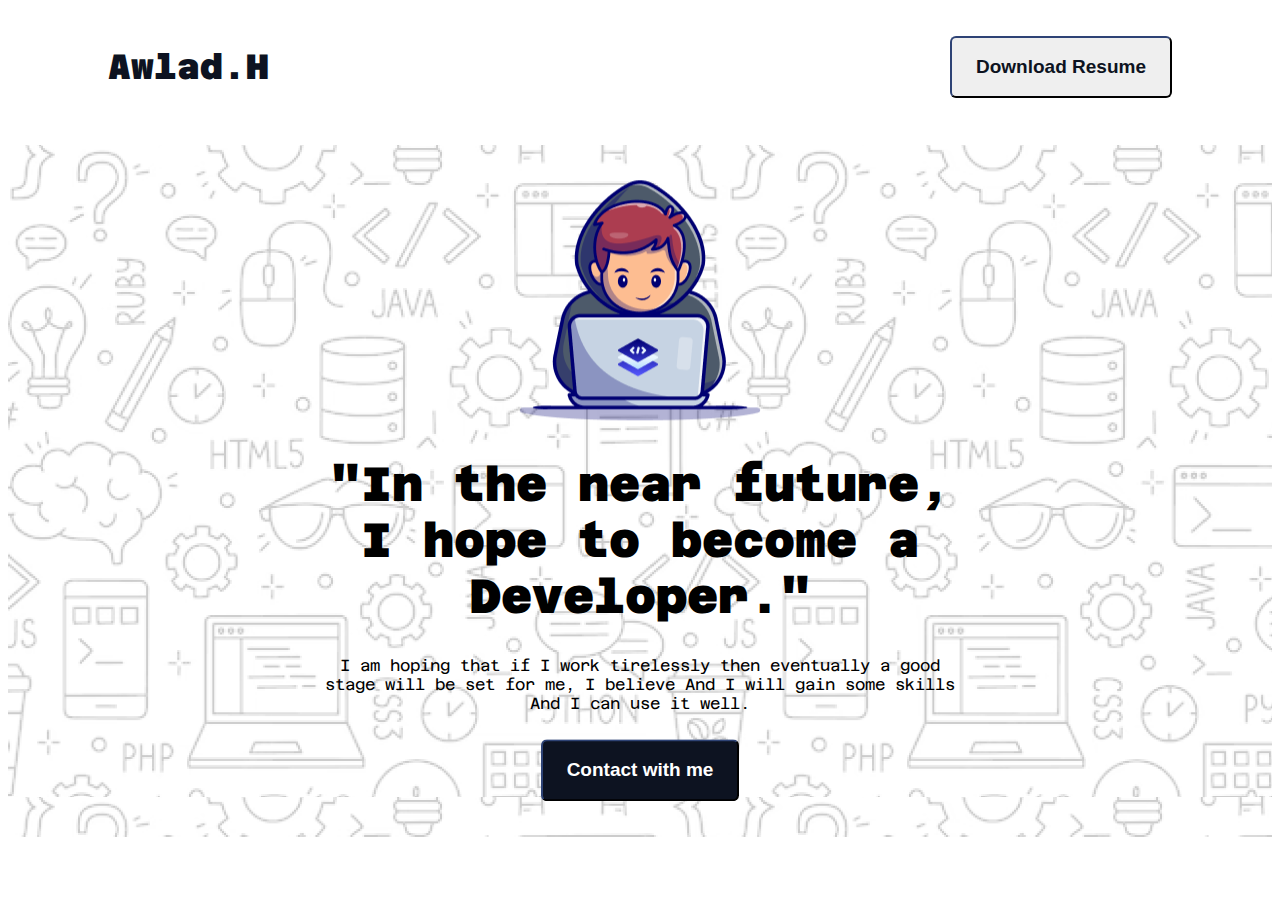
==== index.html @ bc9b5336 "added header style" ====
<!DOCTYPE html>
<html lang="en">
<head>
    <meta charset="UTF-8">
    <meta name="viewport" content="width=device-width, initial-scale=1.0">
    <title>My dream web development</title>
    <link rel="preconnect" href="https://fonts.googleapis.com">
    <link rel="preconnect" href="https://fonts.gstatic.com" crossorigin>
    <link href="https://fonts.googleapis.com/css2?family=Azeret+Mono:ital,wght@0,100..900;1,100..900&display=swap" rel="stylesheet">
    <link rel="stylesheet" href="styles/style.css">
</head>
<body class="azeret-mono-regular">
    <header>
           <nav>
                <h1 class="nav-heading">Awlad.H</h1>
                <a href=""><button class="btn-primary">Download Resume</button></a>
           </nav>
           <br>
           <section class="background-style">
                  <div class="header-bg">
                    <img src="assets/Group.png" alt="">
                    <div>
                        <h1>"In the near future, I hope to become a Developer."</h1>
                        <p>I am hoping that if I work tirelessly then eventually a good stage will be set for me, I believe And I will gain some skills And I can use it well.</p>
                        <a href=""><button class="btn-primary btn-secondery">Contact with me</button></a>
                    </div>
                  </div>
           </section>
    </header>

    <main>

    </main>

    <footer>

    </footer>
</body>
</html>
---- styles/style.css ----
/* Font style here */

.azeret-mono-regular {
  font-family: "Azeret Mono", monospace;
  font-optical-sizing: auto;
  font-weight: <weight>;
  font-style: normal;
}

/* button styles here */

.btn-primary{
    font-size: 19px;
    font-weight: 600;
    padding: 18px 24px;
    border-radius: 6px;
    color: #0D1321;
    border-color: #0D1321 ;
}

.btn-secondery{
    background-color: #0D1321;
    color: white;
}

/* start navigation */

.nav-heading{
    font-size: 35px;
    font-weight: 900;
    color: #0D1321;
}

nav{
    display: flex;
    justify-content: space-between;
    padding: 15px 100px;
    align-items: center;
}
nav a{
    color: #0D1321;;
}

/* start background img style */

.background-style{
    background-image: url('../assets/Hero-bg.png');
    width: 1440;
    height: 652px;
    position: relative;
    padding: 15px 221px 25px 221px;
}

/* mark this style */
.header-bg{
    position: absolute;
    top: 50%;
    left: 50%;
    transform: translate(-50%,-50%);
    text-align: center;
}
/* mark this style */

.header-bg h1{
    
    font-size: 48px;
    font-weight: 900;
}
.header-bg p{
    font-weight: 400;
    font-size: 16px;
    padding-bottom: 10px;
}
.header-bg a{
    padding-top: px;
}
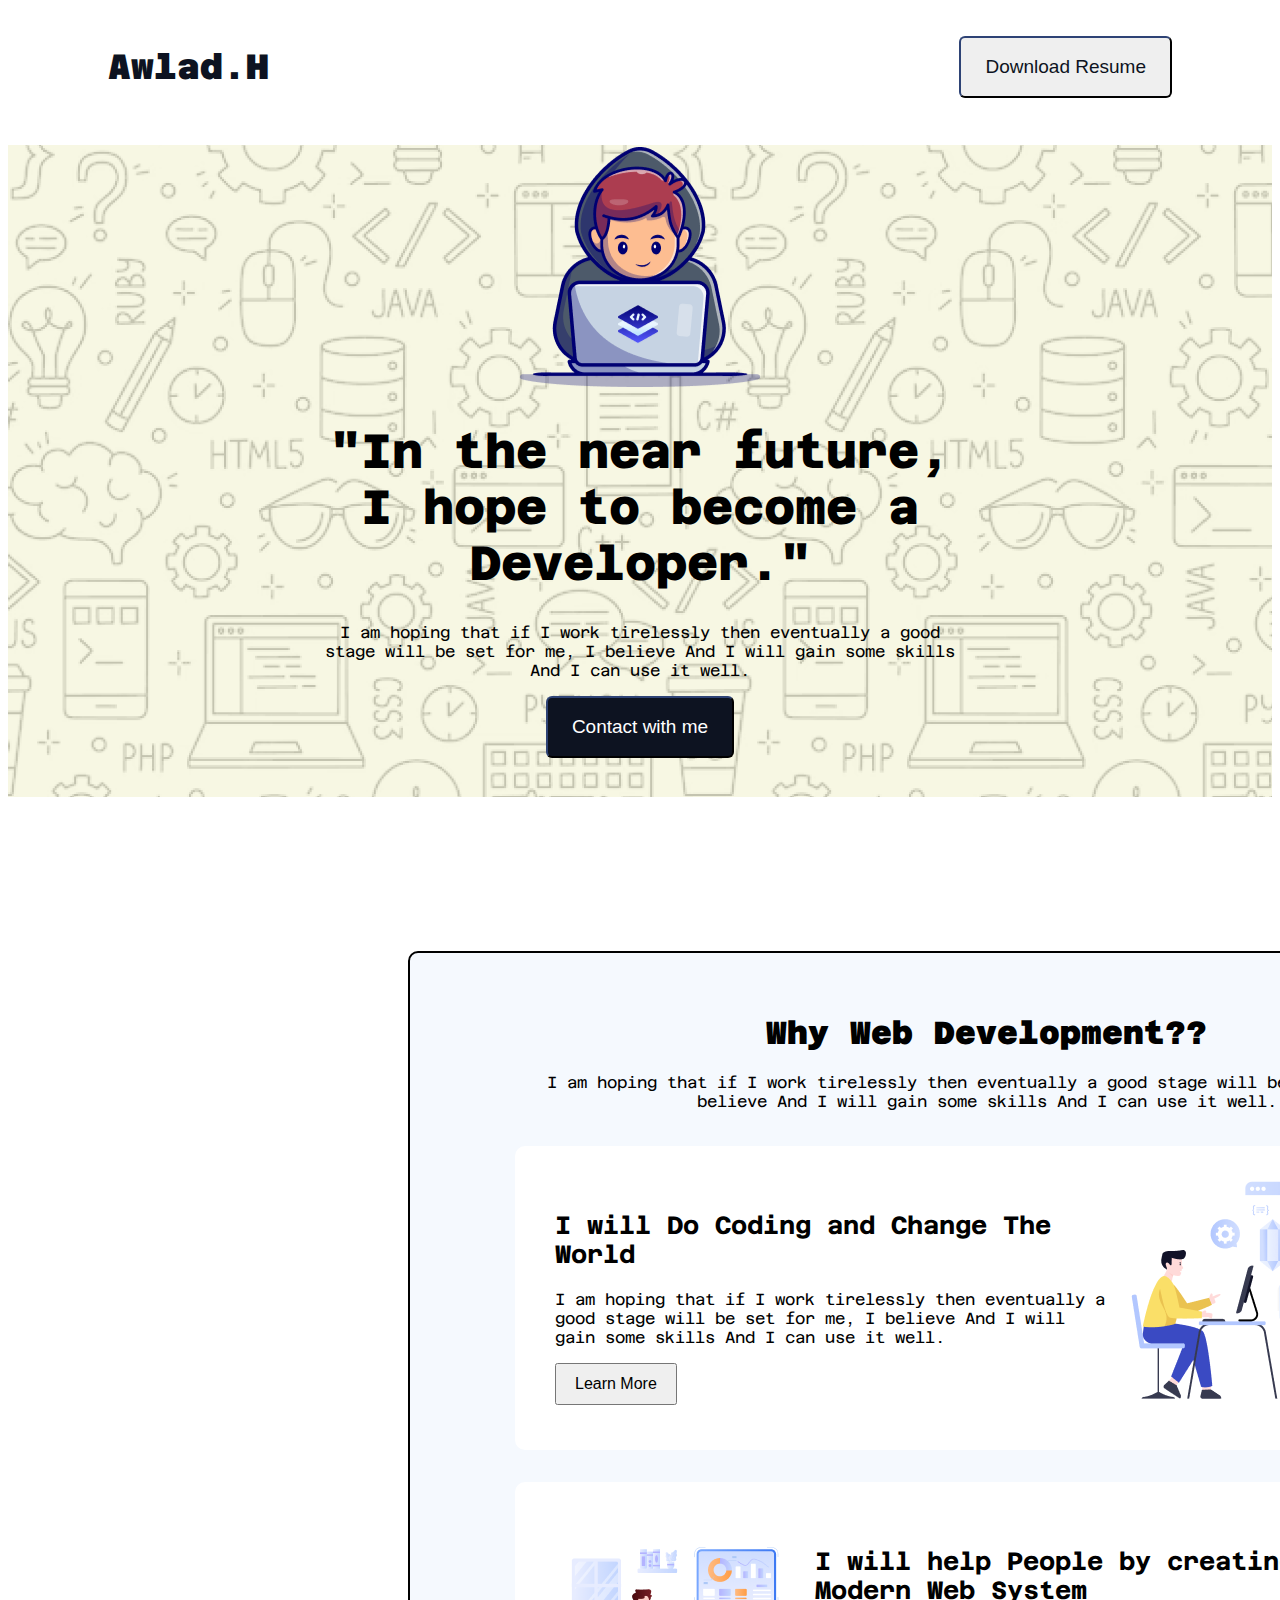
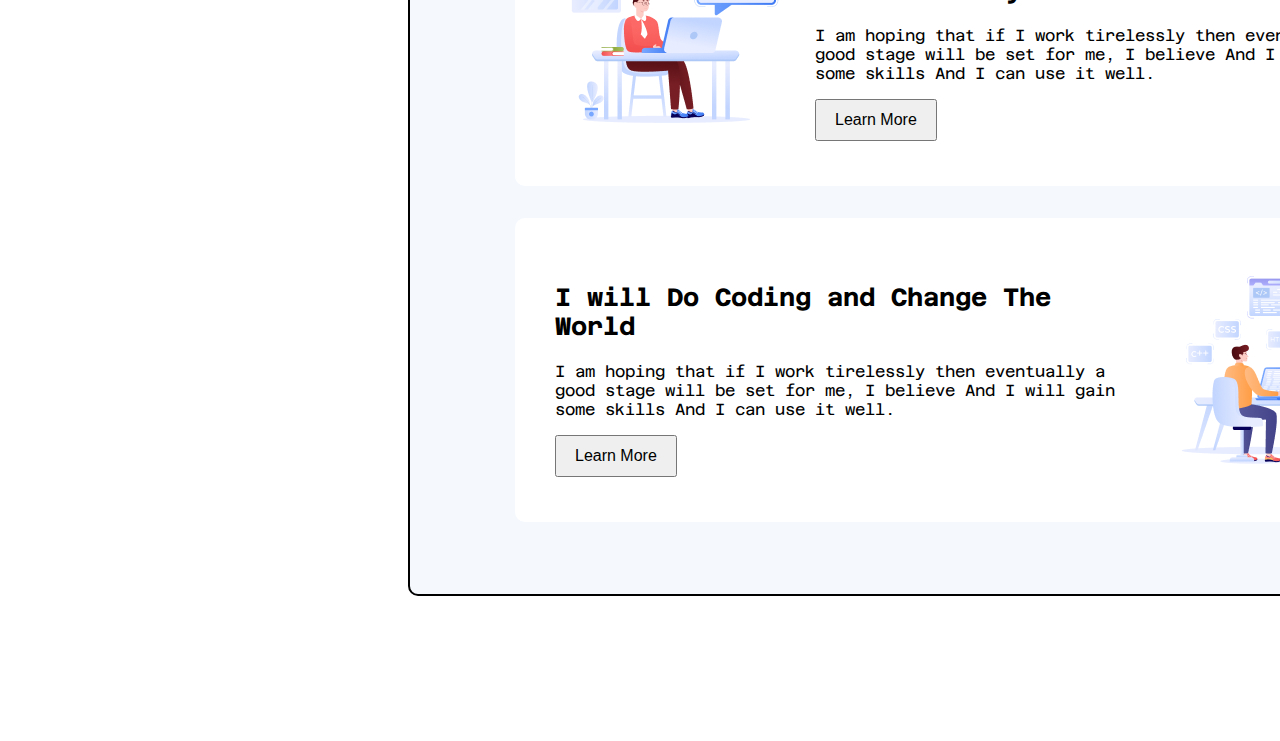
==== commit ba1a8d44: "added why am i choosen web development" ====
--- a/index.html
+++ b/index.html
@@ -21,15 +21,55 @@
                     <img src="assets/Group.png" alt="">
                     <div>
                         <h1>"In the near future, I hope to become a Developer."</h1>
-                        <p>I am hoping that if I work tirelessly then eventually a good stage will be set for me, I believe And I will gain some skills And I can use it well.</p>
+                        <p class="all-paragrapg">I am hoping that if I work tirelessly then eventually a good stage will be set for me, I believe And I will gain some skills And I can use it well.</p>
                         <a href=""><button class="btn-primary btn-secondery">Contact with me</button></a>
                     </div>
                   </div>
            </section>
     </header>
+    <main>
+        <section class="web-section">
+              <div class="web-section-primary">
+                <div class="web-section-secondery">
+                    <h1 class="web-heading">Why Web Development??</h1>
+                <p class="all-paragrapg">I am hoping that if I work tirelessly then eventually a good stage will be set for me, I believe And I will gain some skills And I can use it well.</p>
+                </div>
+                <br>
+                <div class="web-division">
+                    <div class="web-one">
+                        <div>
+                        <h2 class="all-heading">I will Do Coding and Change The World</h2>
+                        <p class="all-paragrapg">I am hoping that if I work tirelessly then eventually a good stage will be set for me, I believe And I will gain some skills And I can use it well.</p>
+                        <button class="btn-third">Learn More</button>
+                        </div>
+                        <img src="assets/Layer_1.png" alt="">
+                    </div>
+                </div>
 
-    <main>
+                <div class="web-division-two">
+                    <div class="web-two">
+                        <img src="assets/Group 3.png" alt="">
+                    <div>
+                        <h2 class="all-heading">I will help People by creating Modern Web System</h2>
+                        <p class="all-paragrapg">I am hoping that if I work tirelessly then eventually a good stage will be set for me, I believe And I will gain some skills And I can use it well.</p>
+                        <button class="btn-third">Learn More</button>
+                    </div>
+                    </div>
+                </div>
 
+                <div class="web-division-three">
+                    <div  class="web-three">
+                        <div>
+                            <h2 class="all-heading">I will Do Coding and Change The World</h2>
+                            <p>I am hoping that if I work tirelessly then eventually a good stage will be set for me, I believe And I will gain some skills And I can use it well.</p>
+                            <button class="btn-third">Learn More</button>
+                        </div>
+                        <img src="assets/Group 4.png" alt="">
+                    </div>
+                </div>
+              </div>
+            </section>
+         
     </main>
 
     <footer>
--- a/styles/style.css
+++ b/styles/style.css
@@ -7,11 +7,12 @@
   font-style: normal;
 }
 
+
 /* button styles here */
 
 .btn-primary{
     font-size: 19px;
-    font-weight: 600;
+    font-weight: 500;
     padding: 18px 24px;
     border-radius: 6px;
     color: #0D1321;
@@ -38,7 +39,7 @@
     align-items: center;
 }
 nav a{
-    color: #0D1321;;
+    color: #0D1321;
 }
 
 /* start background img style */
@@ -48,7 +49,9 @@
     width: 1440;
     height: 652px;
     position: relative;
-    padding: 15px 221px 25px 221px;
+    background-color:beige;
+    margin-bottom: 100px;
+
 }
 
 /* mark this style */
@@ -56,21 +59,87 @@
     position: absolute;
     top: 50%;
     left: 50%;
-    transform: translate(-50%,-50%);
+    transform: translate(-50%,-53%);
     text-align: center;
 }
 /* mark this style */
 
 .header-bg h1{
-    
     font-size: 48px;
-    font-weight: 900;
+    font-weight: 800;
 }
-.header-bg p{
+.all-paragrapg{
     font-weight: 400;
     font-size: 16px;
-    padding-bottom: 10px;
 }
 .header-bg a{
     padding-top: px;
-}+}
+
+/* start why web development */
+
+.all-heading{
+    font-size: 25px;
+    font-weight: 700;
+}
+.btn-third{
+    font-size: 16px;
+    font-weight: 500;
+    padding: 10px 18px;
+}
+
+.web-one{
+    display: flex;
+    justify-content: space-between;
+    align-items: center;
+    width: 850px;
+    height: 240px;
+    background-color: white;
+    gap: 20px;
+    padding: 32px 40px;
+    border-radius: 10px;
+}
+ .web-two{
+    display: flex;
+    justify-content: space-between;
+    align-items: center;
+    width: 850px;
+    height: 240px;
+    background-color: white;
+    gap: 20px;
+    padding: 32px 40px;
+    border-radius: 10px;
+}
+.web-three{
+    display: flex;
+    justify-content: space-between;
+    align-items: center;
+    width: 850px;
+    height: 240px;
+    background-color: white;
+    gap: 20px;
+    padding: 32px 40px;
+    border-radius: 10px;
+}
+.web-section-primary{
+    width: 943px;
+    padding: 40px 105px;
+}
+.web-section-secondery{
+    text-align: center;
+}
+.web-heading{
+    font-size: 32px;
+    font-weight: 900;
+}
+.web-section{
+    width: 1140px;
+    background-color: #f5f9fe ;
+    margin: 154px 400px 145px;
+    border-radius: 10px;
+    border: 2px solid black;
+}
+.web-division, .web-division-two, .web-division-three{
+    width: 946px;
+    height: 336px;
+}
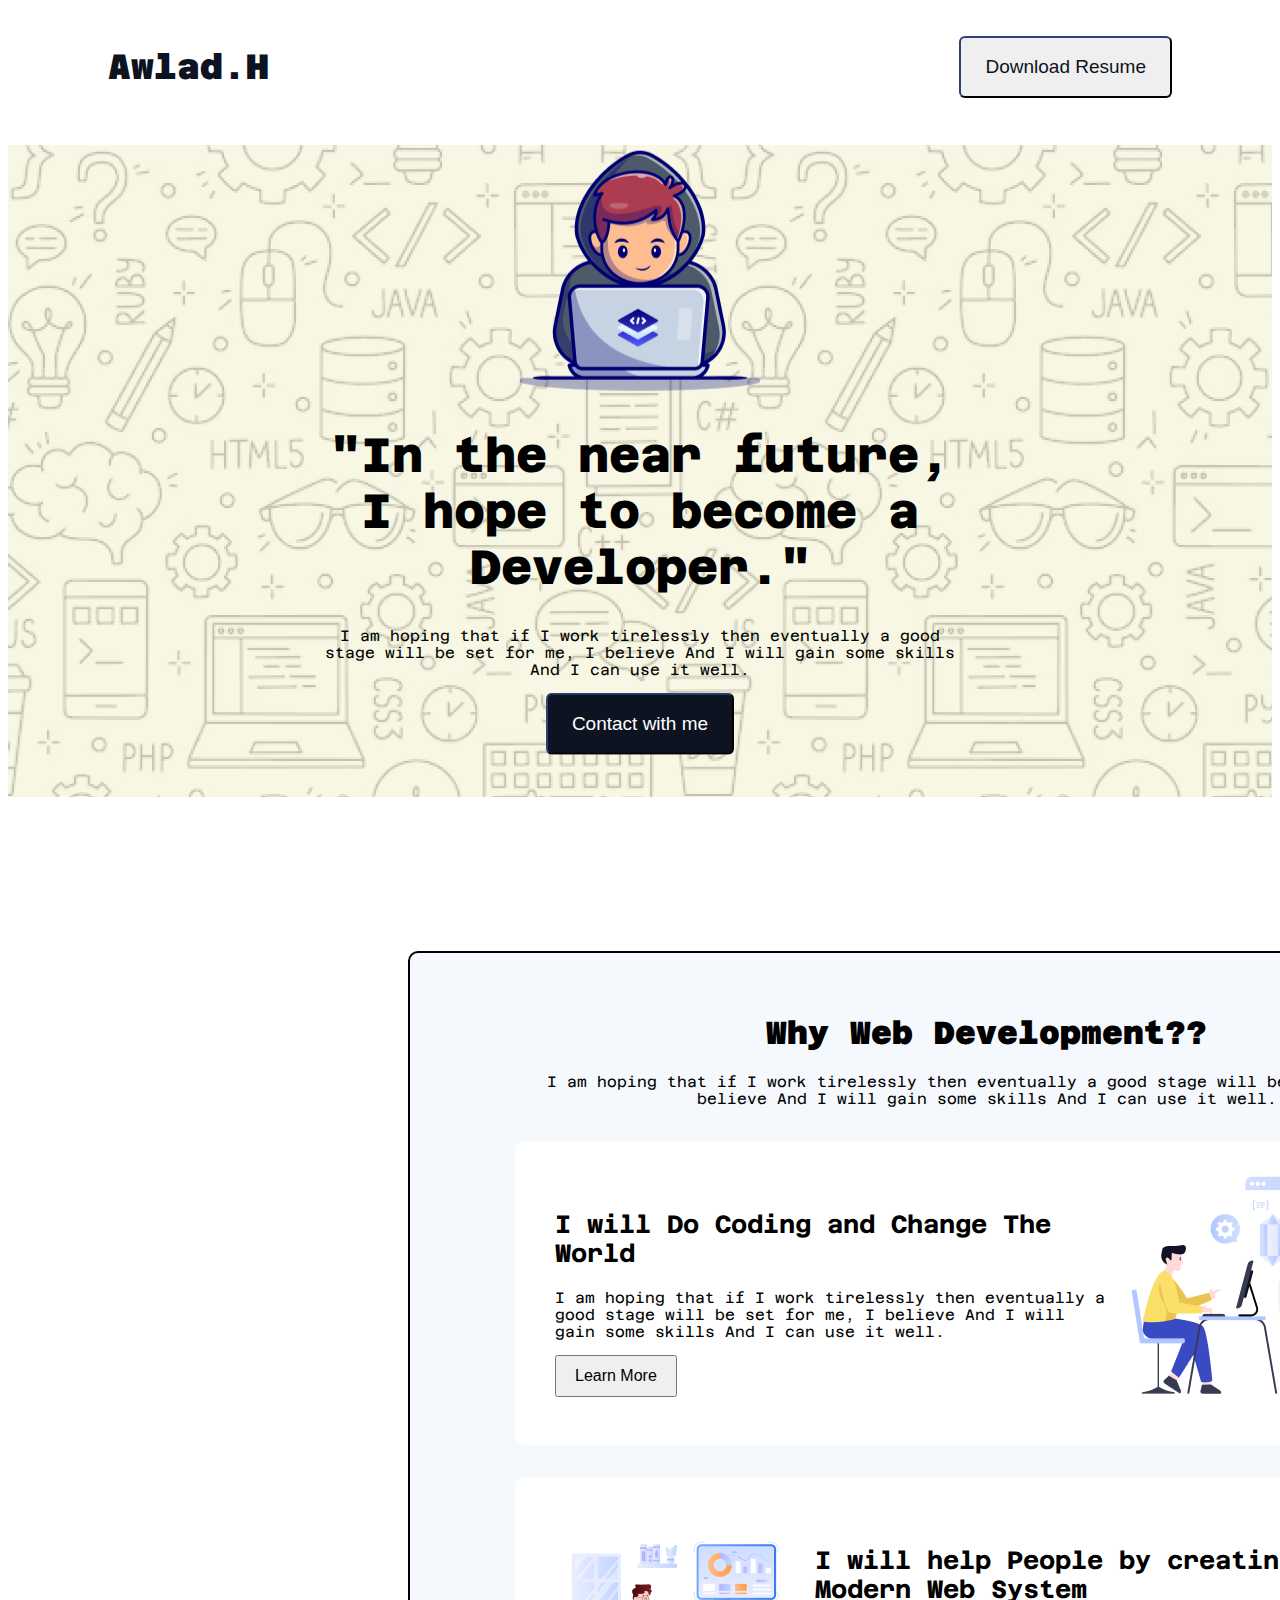
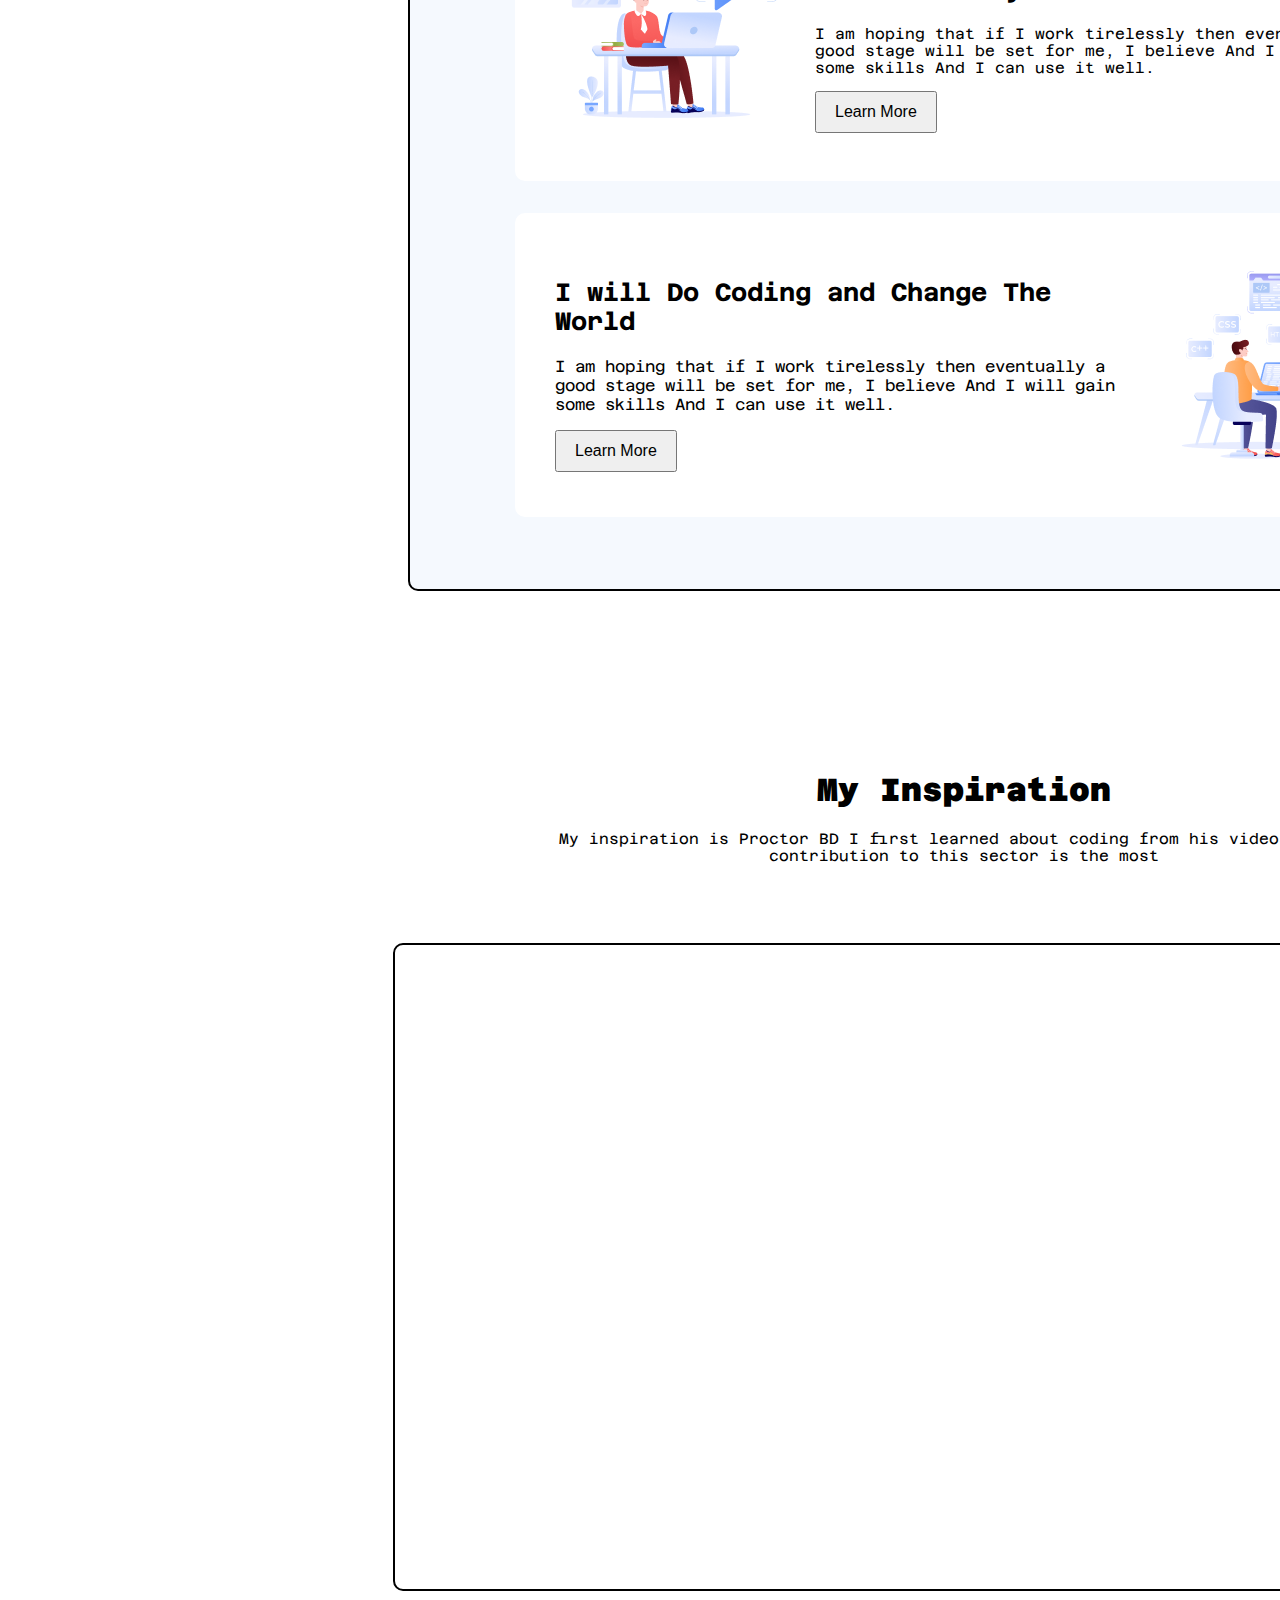
==== commit 53b93669: "added my inspiration style" ====
--- a/index.html
+++ b/index.html
@@ -69,6 +69,18 @@
                 </div>
               </div>
             </section>
+            
+            <section class="inspiration-section">
+                <div class="inspiration-primary">
+                    <div class="inspiration-secondery">
+                        <h1 class="web-heading">My Inspiration</h1>
+                        <p class="all-paragrapg">My inspiration is Proctor BD I first learned about coding from his videos and his contribution to this sector is the most</p>
+                    </div>
+                    <br>
+
+                        <iframe class="inspiration-person inspiration-persons" width="1076" height="550" src="https://www.youtube.com/embed/wT4meIIG0SY?si=CvVtxw5PU8cSsVW1" title="YouTube video player" frameborder="0" allow="accelerometer; autoplay; clipboard-write; encrypted-media; gyroscope; picture-in-picture; web-share" referrerpolicy="strict-origin-when-cross-origin" allowfullscreen></iframe>
+                </div>
+            </section>
          
     </main>
 
--- a/styles/style.css
+++ b/styles/style.css
@@ -46,7 +46,7 @@
 
 .background-style{
     background-image: url('../assets/Hero-bg.png');
-    width: 1440;
+    width: 100%;
     height: 652px;
     position: relative;
     background-color:beige;
@@ -70,10 +70,9 @@
 }
 .all-paragrapg{
     font-weight: 400;
-    font-size: 16px;
+    font-size: 15px;
 }
 .header-bg a{
-    padding-top: px;
 }
 
 /* start why web development */
@@ -138,8 +137,35 @@
     margin: 154px 400px 145px;
     border-radius: 10px;
     border: 2px solid black;
+    margin-bottom: 100px;
 }
 .web-division, .web-division-two, .web-division-three{
     width: 946px;
     height: 336px;
 }
+
+
+/* stary my inspiration */
+
+.inspiration-secondery{
+    width: 852px;
+    height: 113px;
+    text-align: center;
+    margin: 15px 145px 40px;
+}
+.inspiration-section{
+    width: 1140px;
+    height: 775px;
+    margin: 154px 380px 145px;
+}
+.inspiration-person{
+    width: 1140px;
+    height: 614px;
+    border-radius: 10px;
+    border: 2px solid black;
+    padding: 15px;
+}
+.inspiration-primary{
+    text-align: center;
+    padding: 5px;
+}
